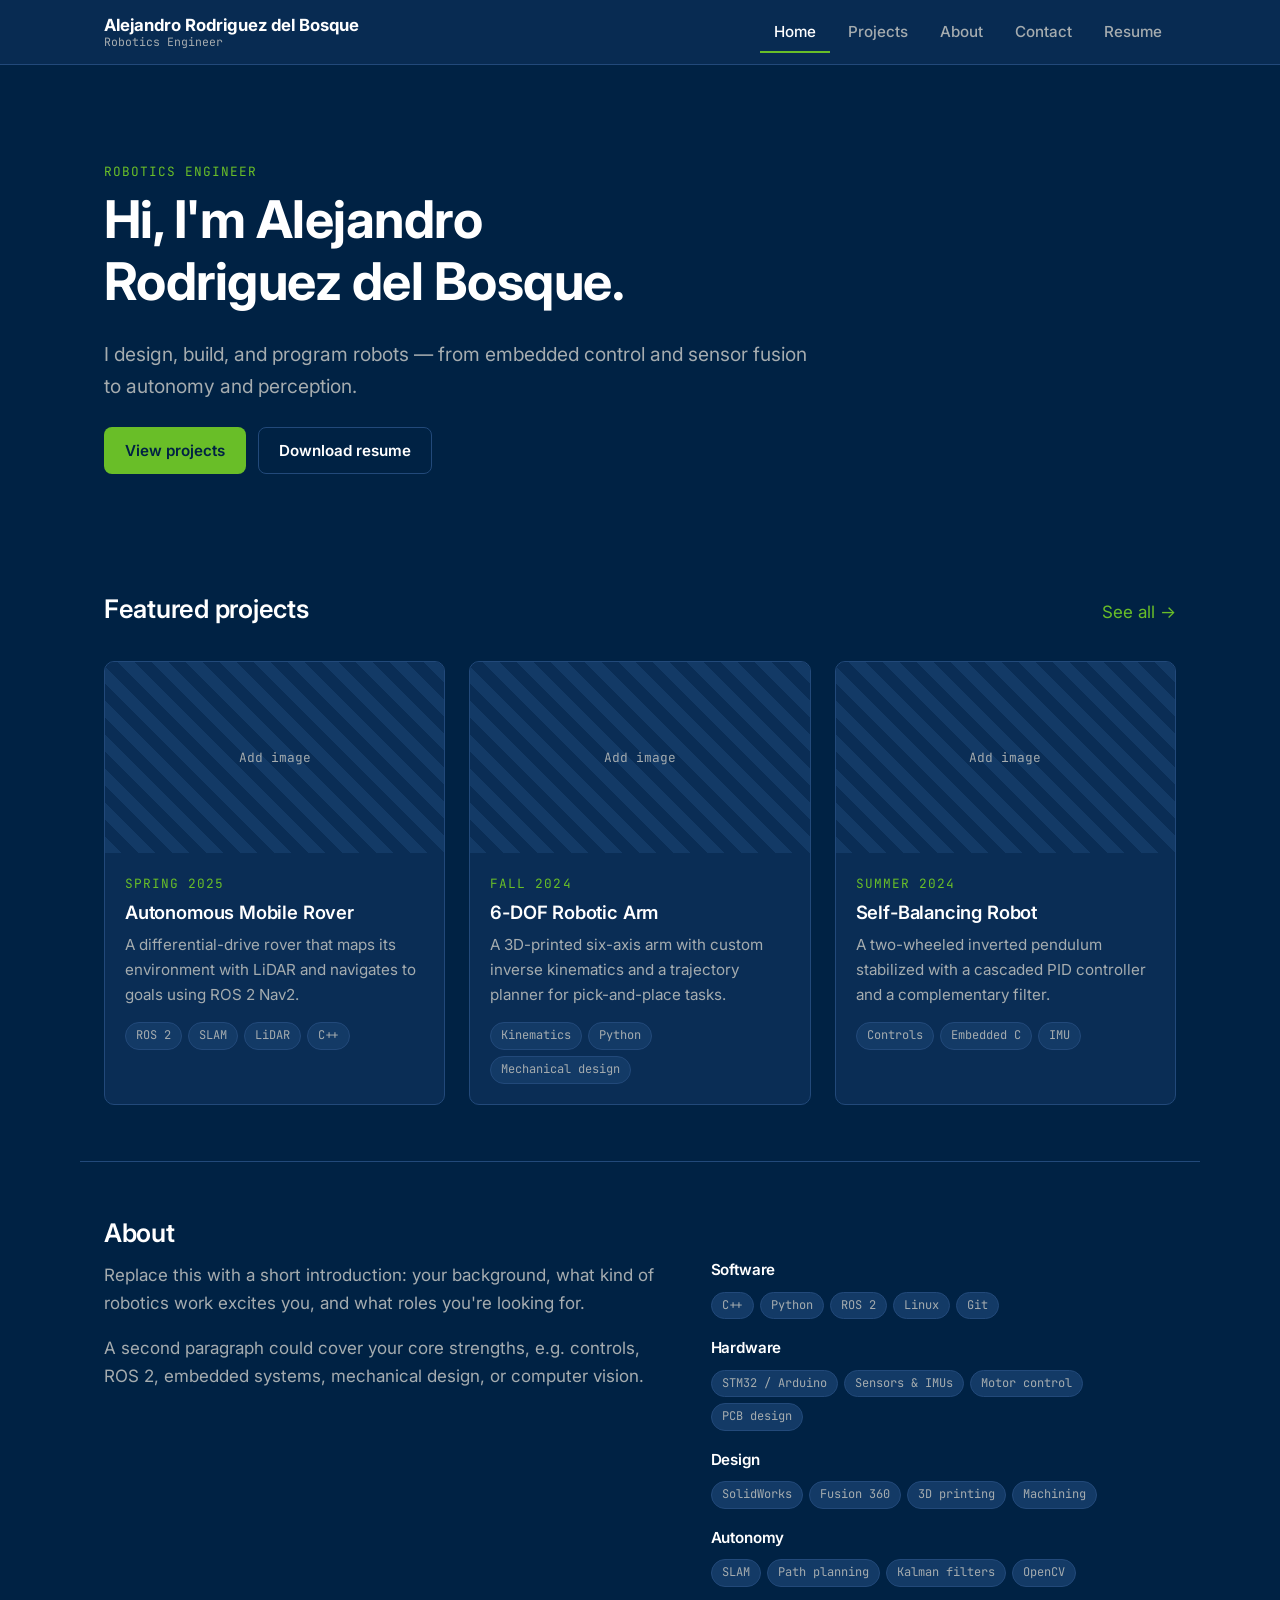
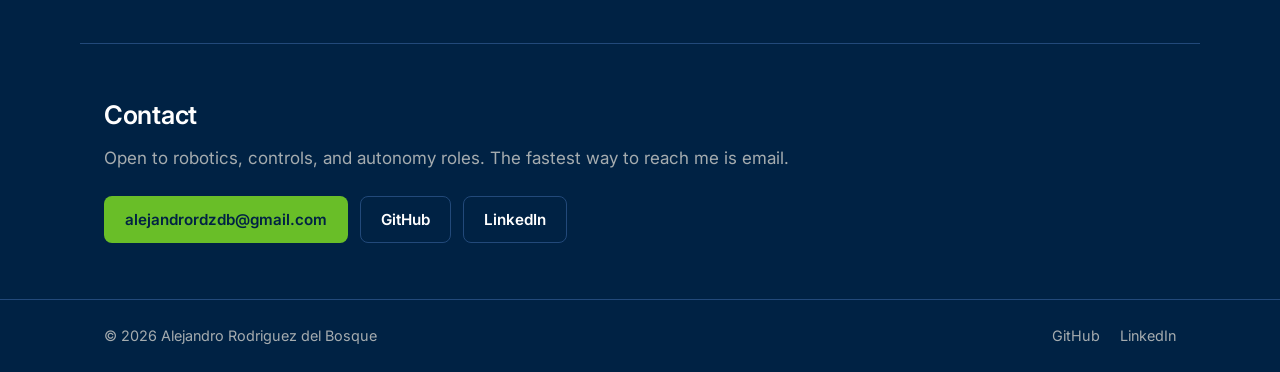
==== index.html @ e51d1e62 "Initial project template construction" ====
<!DOCTYPE html>
<html lang="en">
<head>
  <meta charset="UTF-8">
  <meta name="viewport" content="width=device-width, initial-scale=1.0">
  <title>Portfolio | Robotics Engineer</title>
  <meta name="description" content="Robotics engineering portfolio.">
  <link rel="preconnect" href="https://fonts.googleapis.com">
  <link rel="preconnect" href="https://fonts.gstatic.com" crossorigin>
  <link href="https://fonts.googleapis.com/css2?family=Inter:wght@400;500;600;700&family=JetBrains+Mono:wght@400;500&display=swap" rel="stylesheet">
  <link rel="stylesheet" href="css/styles.css">
</head>
<body>
  <!-- Ribbon bar: filled in by Navbar() in js/components.js -->
  <header id="navbar" class="site-header"></header>

  <main>
    <!-- Hero: filled in by js/pages/home.js -->
    <section id="hero" class="hero container"></section>

    <section class="section container">
      <div class="section-head">
        <h2>Featured projects</h2>
        <a href="projects.html">See all →</a>
      </div>
      <div id="featured-projects"></div>
    </section>

    <section id="about" class="section container">
      <h2>About</h2>
      <div class="about">
        <div id="about-text"></div>
        <div id="skills" class="skills"></div>
      </div>
    </section>

    <section id="contact" class="section container">
      <h2>Contact</h2>
      <p class="muted">Open to robotics, controls, and autonomy roles. The fastest way to reach me is email.</p>
      <div id="contact-links" class="actions"></div>
    </section>
  </main>

  <footer id="footer" class="site-footer"></footer>

  <!-- Order matters: data first, then components, then the page script. -->
  <script src="js/data/site.js"></script>
  <script src="js/data/projects.js"></script>
  <script src="js/components.js"></script>
  <script src="js/pages/home.js"></script>
</body>
</html>
---- css/styles.css ----
/* =====================================================================
   THEME  —  change these values to restyle the whole site.
   ===================================================================== */
:root {
  /* Seahawks palette: College Navy, Action Green, Wolf Grey */
  --bg:        #002244;   /* page background (College Navy) */
  --surface:   #0a2d55;   /* cards, ribbon bar */
  --surface-2: #133a66;   /* hover states, code blocks */
  --border:    #22497a;
  --text:      #ffffff;   /* headings and main text */
  --text-soft: #d9dee3;   /* body paragraphs on project pages */
  --muted:     #a5acaf;   /* secondary text (Wolf Grey) */
  --accent:    #69be28;   /* highlight color: buttons, active link, labels (Action Green) */
  --accent-ink:#002244;   /* text that sits on top of the accent color */

  --font:      "Inter", system-ui, -apple-system, "Segoe UI", sans-serif;
  --font-mono: "JetBrains Mono", ui-monospace, Consolas, monospace;

  --max-width: 1120px;    /* widest the content gets */
  --radius:    10px;      /* corner roundness */
  --nav-height: 64px;
}

/* =====================================================================
   BASE
   ===================================================================== */
*, *::before, *::after { box-sizing: border-box; }

html { scroll-behavior: smooth; scroll-padding-top: calc(var(--nav-height) + 16px); }

body {
  margin: 0;
  background: var(--bg);
  color: var(--text);
  font-family: var(--font);
  font-size: 17px;
  line-height: 1.65;
  -webkit-font-smoothing: antialiased;
  display: flex;
  flex-direction: column;
  min-height: 100vh;
}

main { flex: 1; }

h1, h2, h3 { line-height: 1.2; margin: 0 0 0.5em; letter-spacing: -0.01em; }
h1 { font-size: clamp(2rem, 5vw, 3.25rem); font-weight: 700; }
h2 { font-size: 1.6rem; font-weight: 600; }
h3 { font-size: 1.15rem; font-weight: 600; }
p  { margin: 0 0 1em; }

a { color: var(--accent); text-decoration: none; }
a:hover { text-decoration: underline; }

img { max-width: 100%; display: block; }

.container {
  width: 100%;
  max-width: var(--max-width);
  margin: 0 auto;
  padding: 0 24px;
}
.narrow { max-width: 820px; }

.muted { color: var(--muted); }
.lead  { font-size: 1.2rem; color: var(--muted); max-width: 60ch; }

/* Small uppercase label above headings */
.eyebrow {
  font-family: var(--font-mono);
  font-size: 0.8rem;
  text-transform: uppercase;
  letter-spacing: 0.08em;
  color: var(--accent);
  margin-bottom: 0.5em;
}

/* =====================================================================
   RIBBON BAR (top navigation)
   ===================================================================== */
.site-header {
  position: sticky;
  top: 0;
  z-index: 100;
  background: color-mix(in srgb, var(--surface) 85%, transparent);
  backdrop-filter: blur(10px);
  border-bottom: 1px solid var(--border);
}

.navbar {
  height: var(--nav-height);
  display: flex;
  align-items: center;
  justify-content: space-between;
  gap: 24px;
}

.brand { display: flex; flex-direction: column; line-height: 1.2; color: var(--text); }
.brand:hover { text-decoration: none; }
.brand-name  { font-weight: 700; font-size: 1.05rem; }
.brand-title { font-family: var(--font-mono); font-size: 0.72rem; color: var(--muted); }

.nav-links {
  display: flex;
  gap: 4px;
  list-style: none;
  margin: 0;
  padding: 0;
}
.nav-links a {
  display: block;
  padding: 8px 14px;
  border-radius: 6px;
  color: var(--muted);
  font-weight: 500;
  font-size: 0.95rem;
}
.nav-links a:hover  { color: var(--text); background: var(--surface-2); text-decoration: none; }
.nav-links a.active { color: var(--text); box-shadow: inset 0 -2px 0 var(--accent); border-radius: 0; }

/* Hamburger button: hidden on wide screens */
.nav-toggle {
  display: none;
  background: none;
  border: 0;
  padding: 8px;
  cursor: pointer;
}
.nav-toggle span {
  display: block;
  width: 22px;
  height: 2px;
  margin: 5px 0;
  background: var(--text);
}

/* On small screens the links collapse into a drop-down menu */
@media (max-width: 720px) {
  .nav-toggle { display: block; }
  .nav-links {
    display: none;
    position: absolute;
    top: var(--nav-height);
    left: 0;
    right: 0;
    flex-direction: column;
    padding: 8px 16px 16px;
    background: var(--surface);
    border-bottom: 1px solid var(--border);
  }
  .nav-links.open { display: flex; }
}

/* =====================================================================
   SECTIONS & HERO
   ===================================================================== */
.hero { padding: 96px 24px 64px; }
.hero h1 { max-width: 18ch; }

.section { padding: 56px 24px; }
.section + .section { border-top: 1px solid var(--border); }

.section-head {
  display: flex;
  justify-content: space-between;
  align-items: baseline;
  margin-bottom: 24px;
}

.actions { display: flex; flex-wrap: wrap; gap: 12px; margin-top: 24px; }

/* =====================================================================
   BUTTONS & TAGS
   ===================================================================== */
.btn {
  display: inline-block;
  padding: 10px 20px;
  border-radius: 8px;
  font-weight: 600;
  font-size: 0.95rem;
  border: 1px solid transparent;
  transition: transform 0.15s, background 0.15s;
}
.btn:hover { text-decoration: none; transform: translateY(-1px); }
.btn-primary   { background: var(--accent); color: var(--accent-ink); }
.btn-secondary { border-color: var(--border); color: var(--text); }
.btn-secondary:hover { background: var(--surface-2); }

.tags { display: flex; flex-wrap: wrap; gap: 6px; list-style: none; padding: 0; margin: 12px 0 0; }
.tags li {
  font-family: var(--font-mono);
  font-size: 0.75rem;
  padding: 3px 10px;
  border-radius: 999px;
  background: var(--surface-2);
  border: 1px solid var(--border);
  color: var(--muted);
}

/* =====================================================================
   PROJECT CARDS & GRID
   ===================================================================== */
.grid {
  display: grid;
  grid-template-columns: repeat(auto-fill, minmax(min(300px, 100%), 1fr));
  gap: 24px;
}

.card {
  display: flex;
  flex-direction: column;
  background: var(--surface);
  border: 1px solid var(--border);
  border-radius: var(--radius);
  overflow: hidden;
  color: var(--text);
  transition: transform 0.2s, border-color 0.2s;
}
.card:hover { transform: translateY(-4px); border-color: var(--accent); text-decoration: none; }
.card .media { border-radius: 0; }
.card-body { padding: 20px; }
.card-body p:not(.eyebrow) { color: var(--muted); font-size: 0.95rem; }

/* Images and the "Add image" placeholder share the same shape */
.media {
  width: 100%;
  aspect-ratio: 16 / 9;
  object-fit: cover;
  border-radius: var(--radius);
}
.placeholder {
  display: grid;
  place-items: center;
  background: repeating-linear-gradient(45deg, var(--surface-2) 0 12px, var(--surface) 12px 24px);
  color: var(--muted);
  font-family: var(--font-mono);
  font-size: 0.8rem;
}

/* =====================================================================
   ABOUT & SKILLS
   ===================================================================== */
.about { display: grid; grid-template-columns: 1.2fr 1fr; gap: 48px; }
.about #about-text { color: var(--muted); }
.skills { display: grid; gap: 20px; }
.skill-group h3 { font-size: 0.95rem; margin-bottom: 0; }

@media (max-width: 800px) {
  .about { grid-template-columns: 1fr; gap: 24px; }
}

/* =====================================================================
   PROJECT PAGE
   ===================================================================== */
.back-link { display: inline-block; margin-bottom: 32px; color: var(--muted); font-size: 0.9rem; }
.project-header { margin-bottom: 40px; }

.block { margin: 48px 0; }
.block p, .bullets { color: var(--text-soft); }
.bullets { padding-left: 1.2em; }
.bullets li { margin-bottom: 0.4em; }

figure { margin: 0; }
figcaption { margin-top: 10px; font-size: 0.85rem; color: var(--muted); text-align: center; }

.gallery { display: grid; grid-template-columns: repeat(auto-fill, minmax(min(220px, 100%), 1fr)); gap: 16px; }

.video { position: relative; aspect-ratio: 16 / 9; }
.video iframe { position: absolute; inset: 0; width: 100%; height: 100%; border: 0; border-radius: var(--radius); }

.specs { width: 100%; border-collapse: collapse; font-size: 0.95rem; }
.specs th, .specs td { text-align: left; padding: 10px 12px; border-bottom: 1px solid var(--border); vertical-align: top; }
.specs th { width: 30%; color: var(--muted); font-weight: 500; }

.code {
  background: var(--surface-2);
  border: 1px solid var(--border);
  border-radius: var(--radius);
  padding: 16px 20px;
  overflow-x: auto;
  font-family: var(--font-mono);
  font-size: 0.85rem;
  line-height: 1.6;
}

.pager {
  display: flex;
  justify-content: space-between;
  gap: 16px;
  margin-top: 64px;
  padding-top: 24px;
  border-top: 1px solid var(--border);
}

/* =====================================================================
   FOOTER
   ===================================================================== */
.site-footer { border-top: 1px solid var(--border); padding: 24px 0; color: var(--muted); font-size: 0.9rem; }
.footer-inner { display: flex; justify-content: space-between; flex-wrap: wrap; gap: 12px; }
.footer-links { display: flex; gap: 20px; }
.footer-links a { color: var(--muted); }
.footer-links a:hover { color: var(--text); }
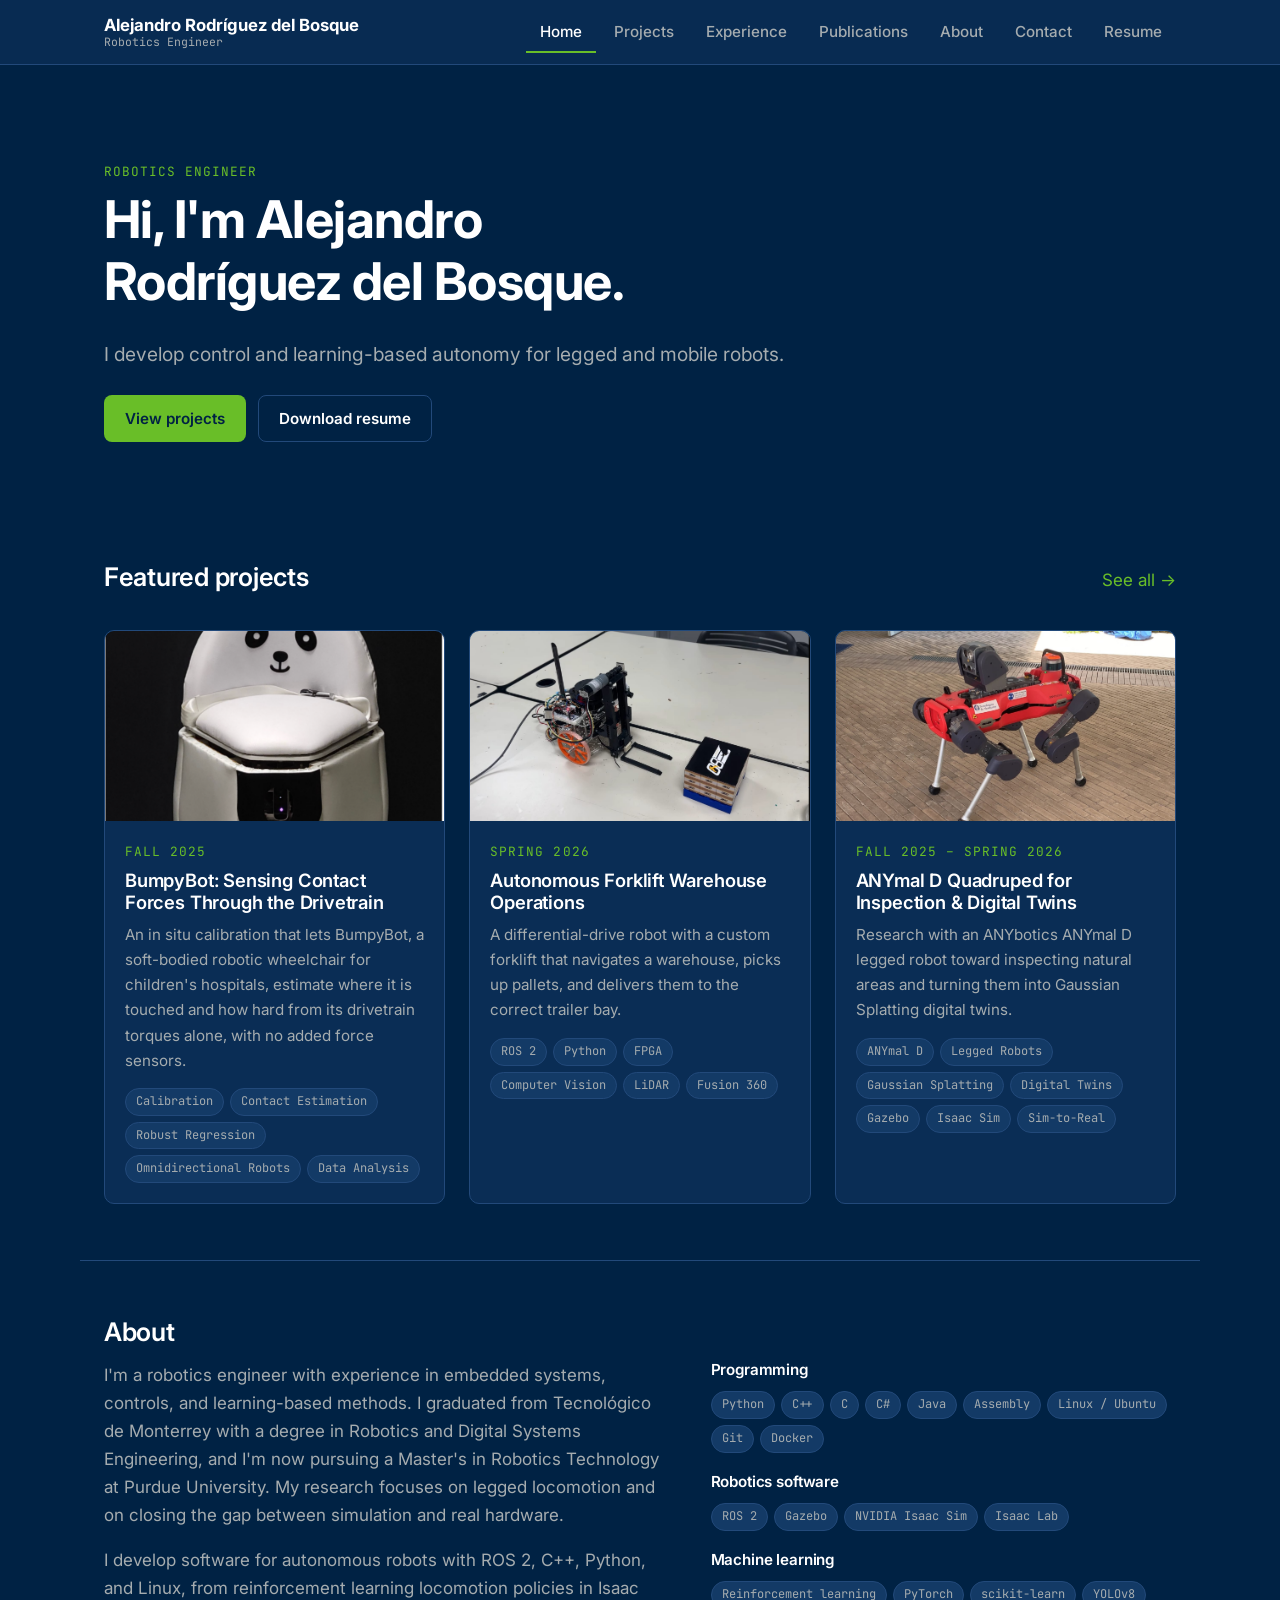
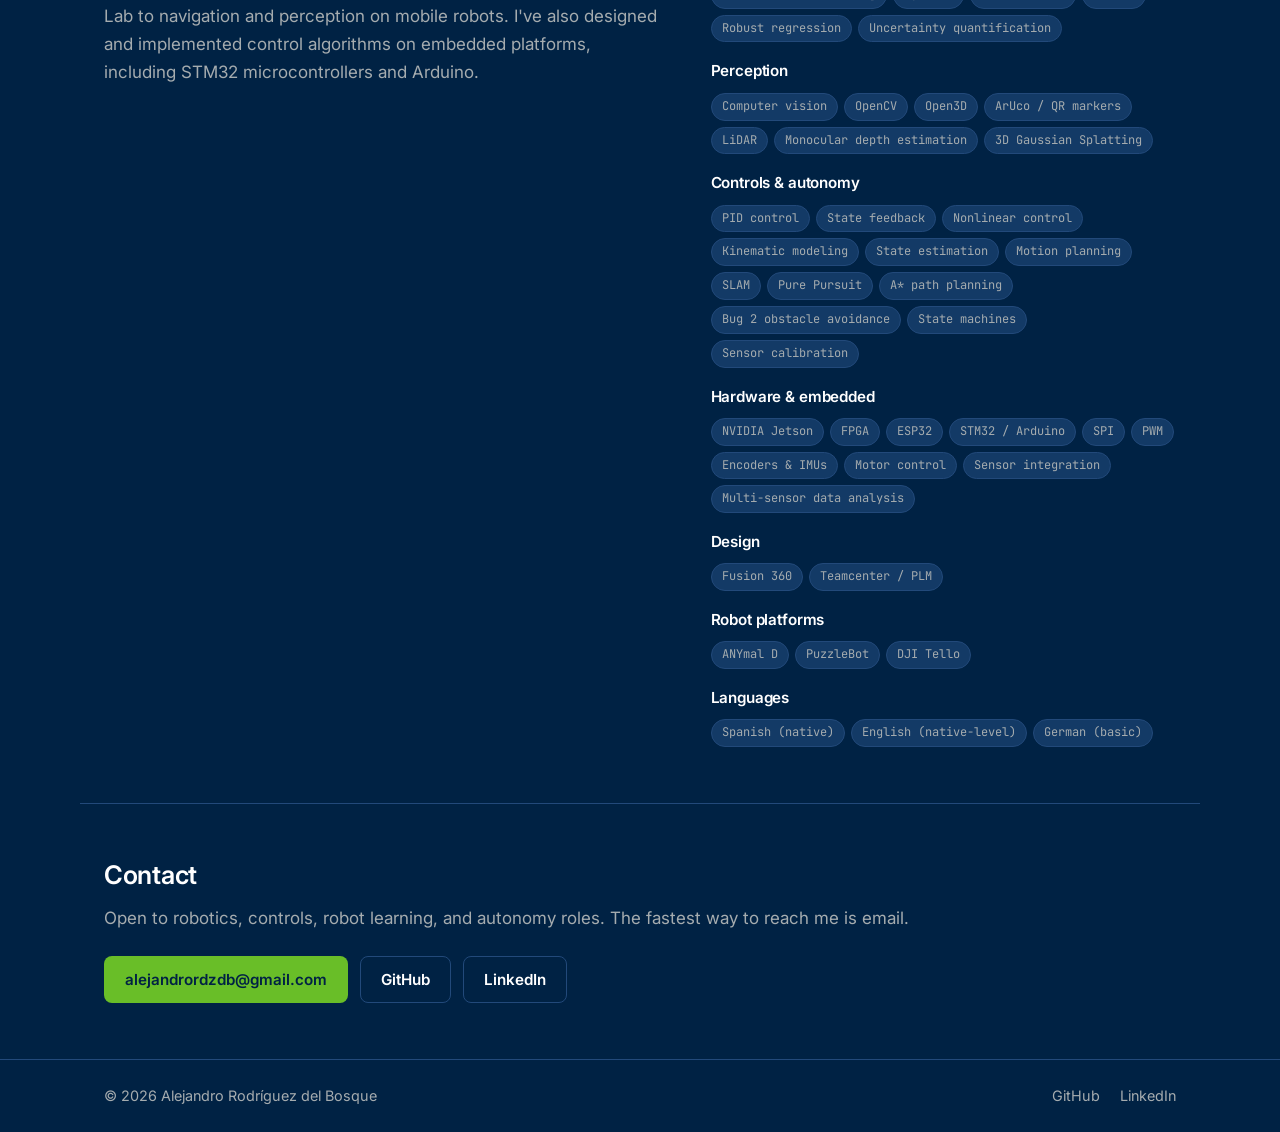
==== commit d9cad045: "Filled out more information" ====
--- a/index.html
+++ b/index.html
@@ -36,7 +36,7 @@
 
     <section id="contact" class="section container">
       <h2>Contact</h2>
-      <p class="muted">Open to robotics, controls, and autonomy roles. The fastest way to reach me is email.</p>
+      <p class="muted">Open to robotics, controls, robot learning, and autonomy roles. The fastest way to reach me is email.</p>
       <div id="contact-links" class="actions"></div>
     </section>
   </main>
--- a/css/styles.css
+++ b/css/styles.css
@@ -135,7 +135,7 @@
 }
 
 /* On small screens the links collapse into a drop-down menu */
-@media (max-width: 720px) {
+@media (max-width: 880px) {
   .nav-toggle { display: block; }
   .nav-links {
     display: none;
@@ -228,6 +228,15 @@
   object-fit: cover;
   border-radius: var(--radius);
 }
+/* imageFit: "contain" — show the whole image (e.g. tall photos) instead of cropping */
+.media.contain {
+  display: block;
+  width: auto;
+  max-width: 100%;
+  max-height: 75vh;
+  aspect-ratio: auto;
+  margin: 0 auto;
+}
 .placeholder {
   display: grid;
   place-items: center;
@@ -264,6 +273,18 @@
 figcaption { margin-top: 10px; font-size: 0.85rem; color: var(--muted); text-align: center; }
 
 .gallery { display: grid; grid-template-columns: repeat(auto-fill, minmax(min(220px, 100%), 1fr)); gap: 16px; }
+
+/* Horizontal scroll strip; the next item peeks in to hint that it scrolls */
+.carousel {
+  display: flex;
+  gap: 16px;
+  overflow-x: auto;
+  scroll-snap-type: x mandatory;
+  padding-bottom: 12px;
+  scrollbar-color: var(--border) transparent;
+}
+.carousel figure { flex: 0 0 min(80%, 640px); scroll-snap-align: start; }
+.carousel .media { object-fit: contain; background: var(--surface); }
 
 .video { position: relative; aspect-ratio: 16 / 9; }
 .video iframe { position: absolute; inset: 0; width: 100%; height: 100%; border: 0; border-radius: var(--radius); }
@@ -293,6 +314,74 @@
 }
 
 /* =====================================================================
+   EXPERIENCE PAGE
+   ===================================================================== */
+.experience {
+  display: grid;
+  grid-template-columns: 170px 1fr;
+  gap: 24px;
+  padding: 28px 0;
+  border-bottom: 1px solid var(--border);
+}
+.experience:first-child { padding-top: 0; }
+.page-section { margin-top: 40px; }
+.page-section + .page-section { margin-top: 64px; }
+.exp-dates { font-family: var(--font-mono); font-size: 0.85rem; color: var(--accent); }
+.exp-body h3 { margin-bottom: 0.2em; }
+.exp-org { color: var(--muted); font-size: 0.95rem; margin-bottom: 0.8em; }
+.exp-body .bullets { color: var(--text-soft); margin-bottom: 1em; }
+
+@media (max-width: 600px) {
+  .experience { grid-template-columns: 1fr; gap: 8px; }
+}
+
+/* =====================================================================
+   PUBLICATIONS PAGE
+   ===================================================================== */
+.publication {
+  display: grid;
+  grid-template-columns: 110px 1fr;
+  gap: 24px;
+  padding: 28px 0;
+  border-bottom: 1px solid var(--border);
+}
+.pub-meta { display: flex; flex-direction: column; gap: 8px; align-items: flex-start; }
+.pub-year { font-family: var(--font-mono); font-size: 1.1rem; color: var(--accent); }
+.pub-type {
+  font-family: var(--font-mono);
+  font-size: 0.72rem;
+  text-transform: uppercase;
+  letter-spacing: 0.06em;
+  padding: 2px 8px;
+  border: 1px solid var(--border);
+  border-radius: 4px;
+  color: var(--muted);
+}
+.pub-body h3 { margin-bottom: 0.4em; }
+.pub-authors { color: var(--text-soft); margin-bottom: 0.2em; font-size: 0.95rem; }
+.pub-authors strong { color: var(--text); }
+.pub-venue { color: var(--muted); font-style: italic; font-size: 0.95rem; margin-bottom: 0.8em; }
+.pub-status {
+  font-style: normal;
+  font-size: 0.8rem;
+  padding: 1px 8px;
+  margin-left: 6px;
+  border-radius: 999px;
+  background: color-mix(in srgb, var(--accent) 18%, transparent);
+  color: var(--accent);
+}
+.pub-links { display: flex; flex-wrap: wrap; gap: 8px; margin-top: 12px; }
+.btn-small { padding: 5px 14px; font-size: 0.85rem; }
+
+.abstract summary { cursor: pointer; color: var(--accent); font-size: 0.9rem; }
+.abstract p { color: var(--text-soft); font-size: 0.95rem; margin-top: 0.8em; }
+
+@media (max-width: 600px) {
+  .publication { grid-template-columns: 1fr; gap: 8px; }
+  .pub-meta { flex-direction: row; align-items: center; }
+}
+
+/* =====================================================================
    FOOTER
    ===================================================================== */
 .site-footer { border-top: 1px solid var(--border); padding: 24px 0; color: var(--muted); font-size: 0.9rem; }
